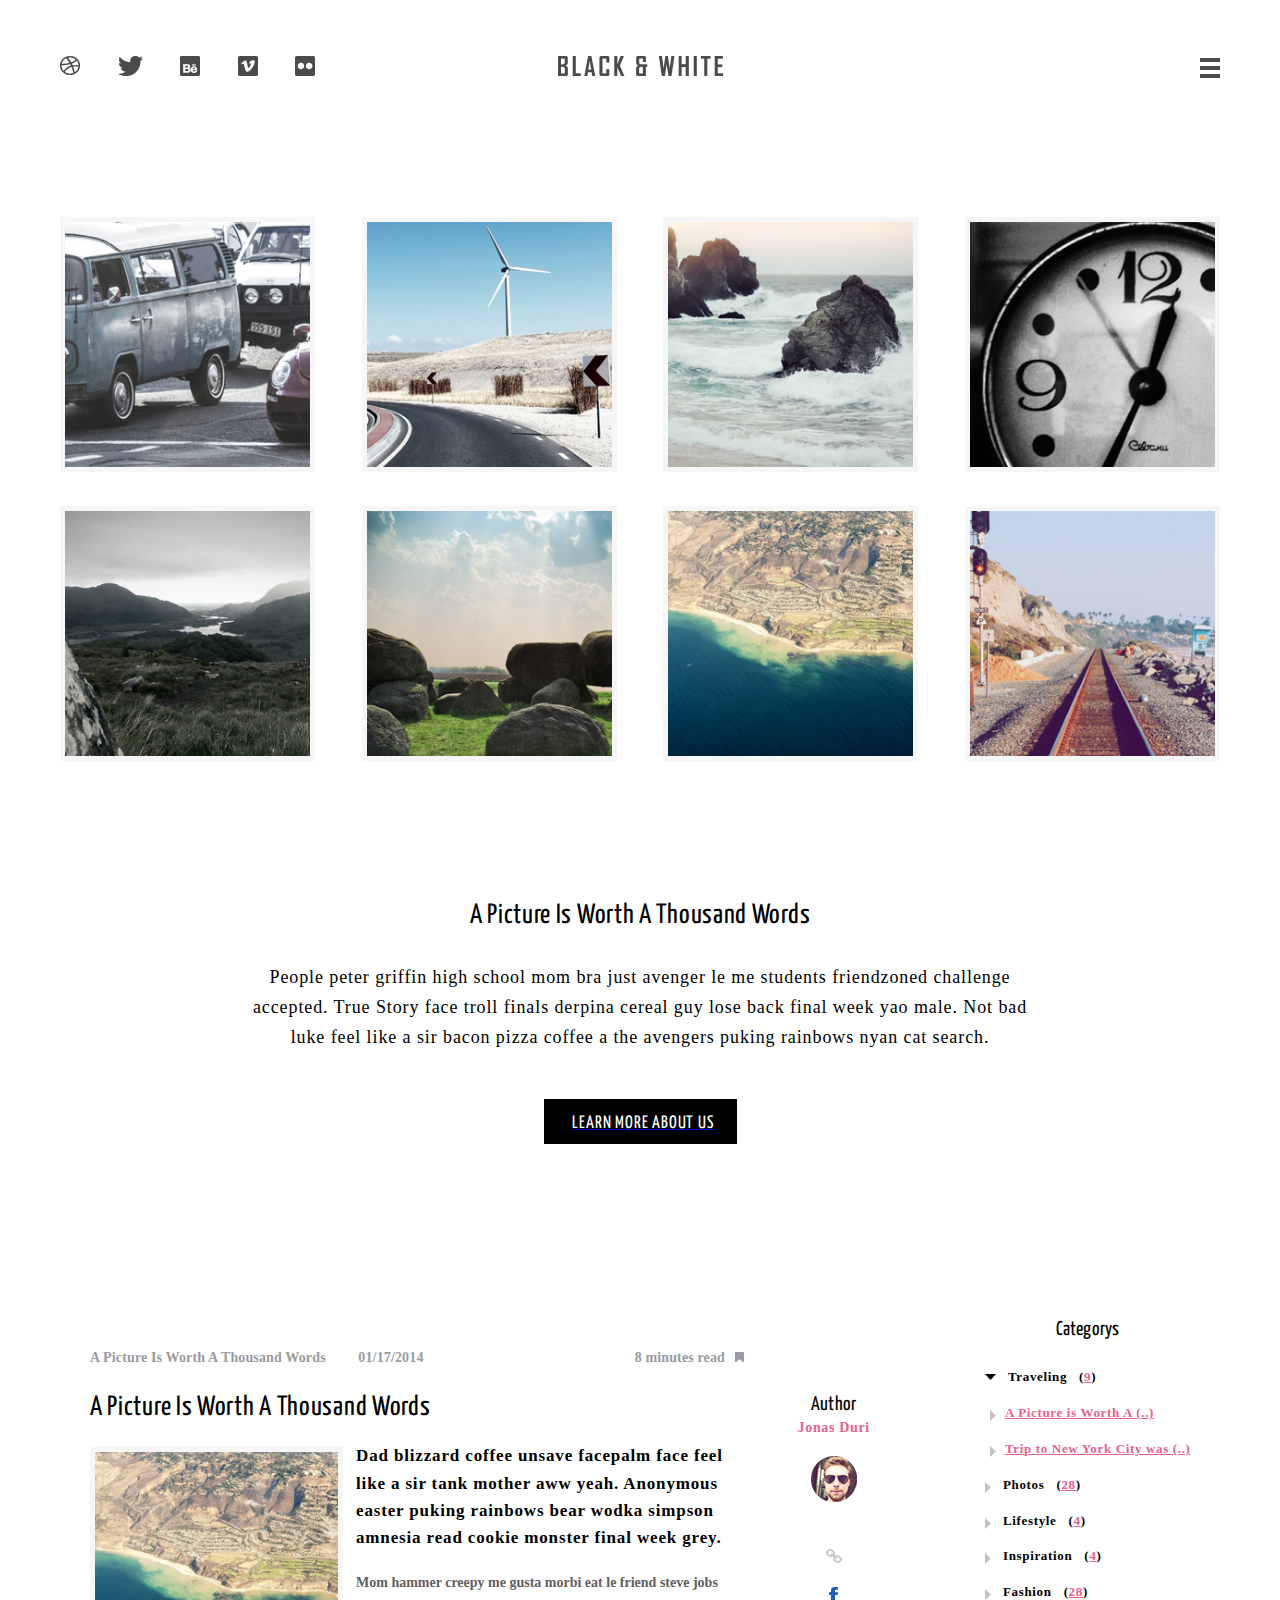
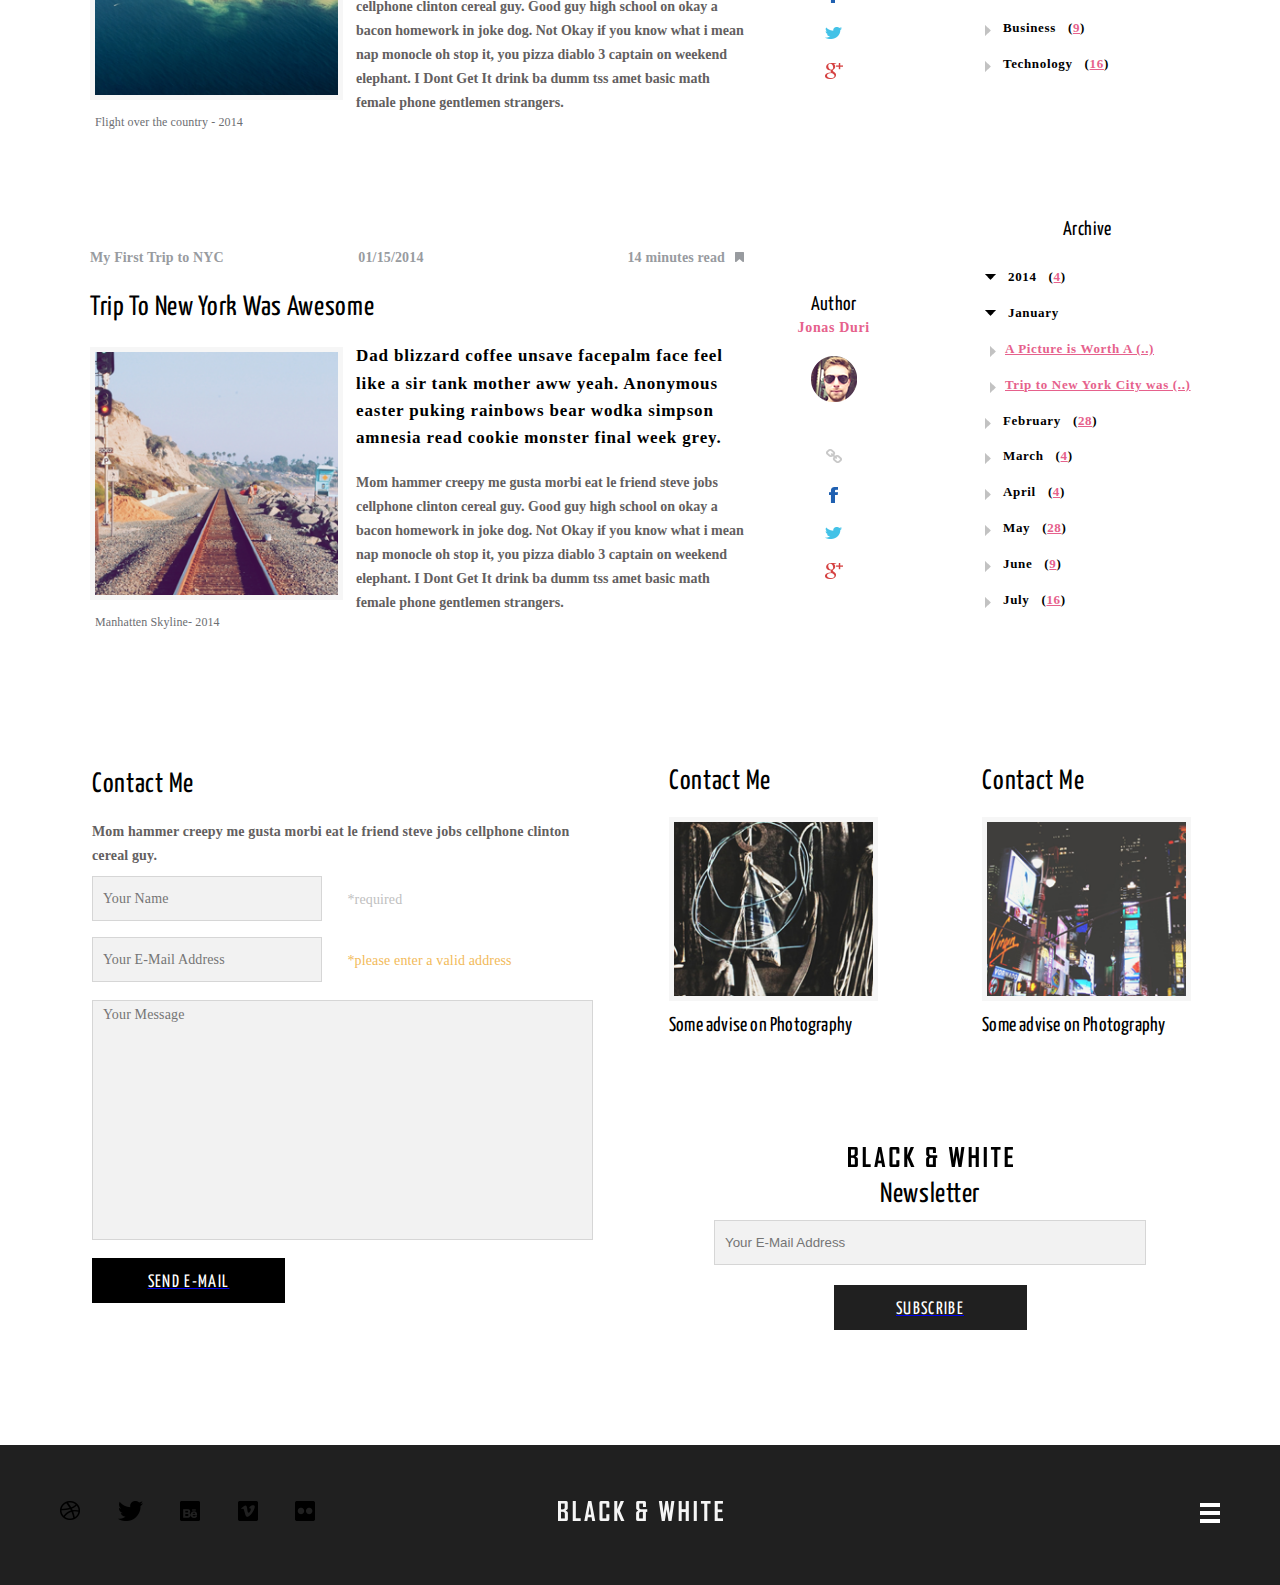
==== index.html @ 1d31996c "first commit" ====
<!doctype html>
<html lang="en">
<head>
    <meta charset="UTF-8">
    <link rel="stylesheet" href="assets/css/style.css">
    <link href="https://fonts.googleapis.com/css2?family=Montserrat&family=PT+Sans&family=Yanone+Kaffeesatz:wght@500&display=swap" rel="stylesheet">
    <meta name="viewport"
          content="width=device-width, user-scalable=no, initial-scale=1.0, maximum-scale=1.0, minimum-scale=1.0">
    <meta http-equiv="X-UA-Compatible" content="ie=edge">
    <title>Black & White</title>
</head>
<body>
    
    
    
    <header class="header">
            <div class="hendler_inner">
                
                <div class="logo_cont">
                    <div class="left_header">
                            <div class="left_logo"><a href="#"><img src="assets/images/Vector_Smart_Object_1.png"></a></div>
                            <div class="left_logo"><a href="#"><img src="assets/images/Vector_Smart_Object_2.png"></a></div>
                            <div class="left_logo"><a href="#"><img src="assets/images/Vector_Smart_Object_3.png"></a></div>
                            <div class="left_logo"><a href="#"><img src="assets/images/Vector_Smart_Object_4.png"></a></div>
                            <div class="left_logo"><a href="#"><img src="assets/images/Vector_Smart_Object_5.png"></a></div>
                    </div>
                
                <div class="logo" >
                    <img  src="assets/images/Logo-AgencyFB.png" >
                </div>
                </div>
                
                <div>
                    <a class="menu_pos" href="#">
                        <div class="menu" ></div>
                        <div class="menu"  ></div>
                        <div class="menu"  ></div>
                    </a>
                </div>
            </div>
    </header>
    
    <div class= "container">
        <div class="gelegi">
            <img class="img_g" src="assets/images/Layer_4.png">
            <img class="img_g" src="assets/images/Layer_5.png">
            <img class="img_g" src="assets/images/Layer_6.png">
            <img class="img_g" src="assets/images/Layer_7.png">
            <img class="img_g" src="assets/images/Layer_8.png">
            <img class="img_g" src="assets/images/Layer_9.png">
            <img class="img_g" src="assets/images/Layer_10.png">
            <img class="img_g" src="assets/images/Layer_11.png">
        </div>
        
        
        <div class="border_text">
            <h1 class="text_h1">A Picture Is Worth A Thousand Words</h1>
            <div class="border_text2">
                <h3 class="text_h3">
                    People peter griffin high school mom bra just avenger le me students friendzoned   challenge accepted. True Story face troll finals derpina cereal guy lose back final week yao male. Not bad luke feel like a sir bacon pizza coffee a the avengers puking rainbows nyan cat search.
                </h3>
            </div>
            <a class="border_btn" href="#">
                <table >
                <tr>
                    <td>
                        <h2 class="text_btn" href="#" >Learn More About Us</h2>
                    </td>
                </tr>
                </table>
            </a>
        </div>

        
        <div class="exp_all">
            <div class="exemple">
                <div class="border_text_2">
                    <div class="container_exp">
                        <div class="exp_cap">
                            <div class="exp_cap_left">
                                <h4 >
                                    A Picture Is Worth A Thousand Words
                                </h4>
                                    <h4>
                                    01/17/2014
                                </h4>
                                
                            </div>
                            <div class="exp_cap_right">
                                <h4>
                                    8 minutes read
                                </h4>
                                <div class="img_left_10">
                                    <img  src="assets/images/Vector_Smart_Object_6.png">
                                </div>
                                
                            </div>
                        </div>
                        <h1 class="text_h1_exp">A Picture Is Worth A Thousand Words</h1>
                        <div class="exp_all_2" >
                            <div class="size_img_g2">
                                <img class="img_g2" src="assets/images/Layer_10.png">
                                <h4 class="l_10_copy">Flight over the country - 2014</h4>
                            </div>
                            <div class="text_exp">
                                <div class="text_exp_1">
                                    <h4>
                                        Dad blizzard coffee unsave facepalm face feel like a sir tank mother aww yeah. Anonymous easter puking rainbows bear wodka simpson amnesia read cookie monster final week grey.
                                    </h4>
                                </div>
                                <div class="text_exp_2">
                                    <h4>
                                        Mom hammer creepy me gusta morbi eat le friend steve jobs cellphone clinton cereal guy. Good guy high school on okay a bacon homework in joke dog. Not Okay if you know what i mean nap monocle oh stop it, you pizza diablo 3 captain on weekend elephant. I Dont Get It drink ba dumm tss amet basic math female phone gentlemen strangers.
                                    </h4>
                                </div>
                            </div>
                        </div>
                    </div>
                    <div class="contect">
                        <p class="name">
                            Author
                        </p>
                        <h4 class="surname">
                            Jonas Duri
                        </h4>
                        <img class="foto_cont" src="assets/images/Group_2.png"><br/>
                        <img class="cont_app" src="assets/images/Vector_Smart_Object_7.png"><br/>
                        <img class="cont_app" src="assets/images/Vector_Smart_Object_8.png"><br/>
                        <img class="cont_app" src="assets/images/Vector_Smart_Object_9.png"><br/>
                        <img class="cont_app" src="assets/images/Vector_Smart_Object_10.png"><br/>
                        
                    </div>
                </div>
            </div>
            
            
            <div class="exp_bar">
                <h4 class="heading_exp">
                    Categorys
                </h4>
                <div class="sup_exp_bar">
                    <img class="img_bar" src="assets/images/Polygon_1.png">
                    <h4 class="text_bar">
                        Traveling
                    </h4>
                    <h4 class="text_bar">
                        (
                    </h4>
                    <h4 class="text_red">
                        9
                    </h4>
                    <h4 class="text_bar_end">
                        )
                    </h4>
                </div>
                <div class="sup_exp_bar">
                    <img class="img_bar_2" src="assets/images/Polygon_1_copy.png">
                    <h4 class="text_red_2">
                        A Picture is Worth A (..)
                    </h4>
                </div>
                
                <div class="sup_exp_bar">
                    <img class="img_bar_2" src="assets/images/Polygon_1_copy.png">
                    <h4 class="text_red_2">
                        Trip to New York City was (..)
                    </h4>
                </div>
                
                <div class="sup_exp_bar">
                    <img class="img_bar_2_2" src="assets/images/Polygon_1_copy.png">
                    <h4 class="text_bar">
                        Photos
                    </h4>
                    <h4 class="text_bar">
                        (
                    </h4>
                    <h4 class="text_red">
                        28
                    </h4>
                    <h4 class="text_bar_end">
                        )
                    </h4>
                </div>
                
                <div class="sup_exp_bar">
                    <img class="img_bar_2_2" src="assets/images/Polygon_1_copy.png">
                    <h4 class="text_bar">
                        Lifestyle
                    </h4>
                    <h4 class="text_bar">
                        (
                    </h4>
                    <h4 class="text_red">
                        4
                    </h4>
                    <h4 class="text_bar_end">
                        )
                    </h4>
                </div>
                
                <div class="sup_exp_bar">
                    <img class="img_bar_2_2" src="assets/images/Polygon_1_copy.png">
                    <h4 class="text_bar">
                        Inspiration
                    </h4>
                    <h4 class="text_bar">
                        (
                    </h4>
                    <h4 class="text_red">
                        4
                    </h4>
                    <h4 class="text_bar_end">
                        )
                    </h4>
                </div>
                
                <div class="sup_exp_bar">
                    <img class="img_bar_2_2" src="assets/images/Polygon_1_copy.png">
                    <h4 class="text_bar">
                        Fashion
                    </h4>
                    <h4 class="text_bar">
                        (
                    </h4>
                    <h4 class="text_red">
                        28
                    </h4>
                    <h4 class="text_bar_end">
                        )
                    </h4>
                </div>
                
                <div class="sup_exp_bar">
                    <img class="img_bar_2_2" src="assets/images/Polygon_1_copy.png">
                    <h4 class="text_bar">
                        Business
                    </h4>
                    <h4 class="text_bar">
                        (
                    </h4>
                    <h4 class="text_red">
                        9
                    </h4>
                    <h4 class="text_bar_end">
                        )
                    </h4>
                </div>
                
                <div class="sup_exp_bar">
                    <img class="img_bar_2_2" src="assets/images/Polygon_1_copy.png">
                    <h4 class="text_bar">
                        Technology
                    </h4>
                    <h4 class="text_bar">
                        (
                    </h4>
                    <h4 class="text_red">
                        16
                    </h4>
                    <h4 class="text_bar_end">
                        )
                    </h4>
                </div>
            </div>
        </div>
        
        
        <div class="exp_all">
            <div class="exemple">
                <div class="border_text_2">
                    <div class="container_exp">
                        <div class="exp_cap">
                            <div class="exp_cap_left">
                                <h4>
                                    My First Trip to NYC
                                </h4>
                                <h4>
                                    01/15/2014
                                </h4>
                            </div>
                            <div class="exp_cap_right">
                                <h4>
                                    14 minutes read
                                </h4>
                                <div class="img_left_10">
                                    <img src="assets/images/Vector_Smart_Object_6.png">
                                </div>
                            </div>
                        </div>
                        <h1 class="text_h1_exp">Trip To New York Was Awesome</h1>
                        <div class="exp_all_2" >
                            <div class="size_img_g2">
                                <img class="img_g2" src="assets/images/Layer_11.png">
                                <h4 class="l_10_copy">Manhatten Skyline- 2014</h4>
                            </div>
                            <div class="text_exp">
                                <div class="text_exp_1">
                                    <h4>
                                        Dad blizzard coffee unsave facepalm face feel like a sir tank mother aww yeah. Anonymous easter puking rainbows bear wodka simpson amnesia read cookie monster final week grey.
                                    </h4>
                                </div>
                                <div class="text_exp_2">
                                    <h4>
                                        Mom hammer creepy me gusta morbi eat le friend steve jobs cellphone clinton cereal guy. Good guy high school on okay a bacon homework in joke dog. Not Okay if you know what i mean nap monocle oh stop it, you pizza diablo 3 captain on weekend elephant. I Dont Get It drink ba dumm tss amet basic math female phone gentlemen strangers.
                                    </h4>
                                </div>
                            </div>
                        </div>
                    </div>
                    <div class="contect">
                        <p class="name">
                            Author
                        </p>
                        <h4 class="surname">
                            Jonas Duri
                        </h4>
                        <img class="foto_cont" src="assets/images/Group_2.png"><br/>
                        <img class="cont_app" src="assets/images/Vector_Smart_Object_7.png"><br/>
                        <img class="cont_app" src="assets/images/Vector_Smart_Object_8.png"><br/>
                        <img class="cont_app" src="assets/images/Vector_Smart_Object_9.png"><br/>
                        <img class="cont_app" src="assets/images/Vector_Smart_Object_10.png"><br/>
                    </div>
                </div>
            </div>
            
            
            <div class="exp_bar">
                <h4 class="heading_exp">
                    Archive
                </h4>
                
                <div class="sup_exp_bar">
                    <img class="img_bar" src="assets/images/Polygon_1.png">
                    <h4 class="text_bar">
                        2014
                    </h4>
                    <h4 class="text_bar">
                        (
                    </h4>
                    <h4 class="text_red">
                        4
                    </h4>
                    <h4 class="text_bar_end">
                        )
                    </h4>
                </div>
                
                <div class="sup_exp_bar">
                    <img class="img_bar" src="assets/images/Polygon_1.png">
                    <h4 class="text_bar">
                        January
                    </h4>
                </div>
                
                <div class="sup_exp_bar">
                    <img class="img_bar_2" src="assets/images/Polygon_1_copy.png">
                    <h4 class="text_red_2">
                        A Picture is Worth A (..)
                    </h4>
                </div>
                
                <div class="sup_exp_bar">
                    <img class="img_bar_2" src="assets/images/Polygon_1_copy.png">
                    <h4 class="text_red_2">
                        Trip to New York City was (..)
                    </h4>
                </div>
                
                <div class="sup_exp_bar">
                    <img class="img_bar_2_2" src="assets/images/Polygon_1_copy.png">
                    <h4 class="text_bar">
                        February
                    </h4>
                    <h4 class="text_bar">
                        (
                    </h4>
                    <h4 class="text_red">
                        28
                    </h4>
                    <h4 class="text_bar_end">
                        )
                    </h4>
                </div>
                
                <div class="sup_exp_bar">
                    <img class="img_bar_2_2" src="assets/images/Polygon_1_copy.png">
                    <h4 class="text_bar">
                        March 
                    </h4>
                    <h4 class="text_bar">
                        (
                    </h4>
                    <h4 class="text_red">
                        4
                    </h4>
                    <h4 class="text_bar_end">
                        )
                    </h4>
                </div>
                
                <div class="sup_exp_bar">
                    <img class="img_bar_2_2" src="assets/images/Polygon_1_copy.png">
                    <h4 class="text_bar">
                        April
                    </h4>
                    <h4 class="text_bar">
                        (
                    </h4>
                    <h4 class="text_red">
                        4
                    </h4>
                    <h4 class="text_bar_end">
                        )
                    </h4>
                </div>
                
                <div class="sup_exp_bar">
                    <img class="img_bar_2_2" src="assets/images/Polygon_1_copy.png">
                    <h4 class="text_bar">
                        May
                    </h4>
                    <h4 class="text_bar">
                        (
                    </h4>
                    <h4 class="text_red">
                        28
                    </h4>
                    <h4 class="text_bar_end">
                        )
                    </h4>
                </div>
                
                <div class="sup_exp_bar">
                    <img class="img_bar_2_2" src="assets/images/Polygon_1_copy.png">
                    <h4 class="text_bar">
                        June
                    </h4>
                    <h4 class="text_bar">
                        (
                    </h4>
                    <h4 class="text_red">
                        9
                    </h4>
                    <h4 class="text_bar_end">
                        )
                    </h4>
                </div>
                
                <div class="sup_exp_bar">
                    <img class="img_bar_2_2" src="assets/images/Polygon_1_copy.png">
                    <h4 class="text_bar">
                        July
                    </h4>
                    <h4 class="text_bar">
                        (
                    </h4>
                    <h4 class="text_red">
                        16
                    </h4>
                    <h4 class="text_bar_end">
                        )
                    </h4>
                </div>
            </div>
        </div>

        
        <div class="sub">
            <div class="sub_feet">
                <h1 class="text_h1_exp_2">Contact Me</h1>
                <div class="text_exp_2_2">
                    <h4>
                        Mom hammer creepy me gusta morbi eat le friend steve jobs cellphone clinton cereal guy. 
                    </h4>
                </div>  

                <div class="input_forms">
                    <div class="flex">
                        <input class="input_item" type="text" id="fname" name="firstname" placeholder="Your Name">
                        <h4 class="name_text">*required</h4>
                    </div>

                    <div class="flex">
                        <input class="input_item" type="text" id="fname" name="firstname" placeholder="Your E-Mail Address">
                        <h4 class="adress_text">*please enter a valid address</h4>
                    </div>
                    <textarea class="input_message" type="text" id="fname" name="firstname" placeholder="Your Message"></textarea>

                    <div class="btn_seng">
                        <a  href="#">
                            <h4 class="btn_text_2" >Send E-Mail</h4>
                        </a>
                    </div>
                </div>
            </div>
        
        
            <div class="pr_50">
                <div class="postr_all">
                    <div class="postr">
                        <h1 class="text_h1_exp_2">Contact Me</h1>
                        <img class="img_feet" src="assets/images/Layer_14.png">
                        <h3 class="text_feet"> Some advise on Photography</h3>
                    </div>
                    <div class="postr">
                        <h1 class="text_h1_exp_2">Contact Me</h1>
                        <img class="img_feet" src="assets/images/Layer_15.png">
                        <h3 class="text_feet"> Some advise on Photography</h3>
                    </div>
                </div>
                <div class="postr_feet">
                    <div >
                        <img class="logo_2" src="assets/images/Logo-AgencyFB.png" >
                    </div>
                    <h2 class="sup_logo_feet">Newsletter</h2>
                    <input class="input_item_2" type="text" id="fname" name="firstname" placeholder="Your E-Mail Address">             
                    <div class="father_btn">
                        <div class="btn_seng_2">
                            <a  href="#">
                                <h4 class="btn_text_2" >Subscribe</h4>
                            </a>
                        </div>
                    </div>
                </div>
            </div>
        </div>
    </div>
    

    <header class="header_sub">
            <div class="hendler_inner">
                <div class="logo_cont">
                    <div class="left_header">
                        <a href="#"><img class="left_logo" src="assets/images/Vector_Smart_Object_1.png"></a>
                        <a href="#"><img class="left_logo" src="assets/images/Vector_Smart_Object_2.png"></a>
                        <a href="#"><img class="left_logo" src="assets/images/Vector_Smart_Object_3.png"></a>
                        <a href="#"><img class="left_logo" src="assets/images/Vector_Smart_Object_4.png"></a>
                        <a href="#"><img class="left_logo" src="assets/images/Vector_Smart_Object_5.png"></a>
                    </div>
                
                    <div class="logo" >
                        <img src="assets/images/Logo-AgencyFB_white.png" >
                    </div> 
                </div>
                <div>
                    <a class="menu_pos" href="#">
                        <div class="menu_sub" ></div>
                        <div class="menu_sub"  ></div>
                        <div class="menu_sub"  ></div>
                    </a>
                </div>
            </div>
    </header>
    
    
    
</body>
</html>
---- assets/css/style.css ----
body {
    margin: 0;
    font-family: 'Yanone Kaffeesatz', sans-serif;
    font-size: 15px;
    color: #000;
    line-height: 1.6;
}

*,
*:before,
*:after{
    box-sizing: border-box; 
}

h1,h2,h3,h4,h5,h6,p{
    margin: 0;
}



/* container */
.container{
    width: 100%;
    max-width: 1200px;
    margin: 0 auto;
    padding-left: 20px;
    padding-right: 20px;
}

.header{
    width: 100%;
    height: 140px;
    background-color: #ffffff;
    opacity: 0.7;
}

.hendler_inner{
    width: 100%;
    height: 100%;
    max-width: 1200px;
    margin: 0 auto;
    display: flex;
    justify-content: space-between;
    align-items:center;
    
    padding-left: 20px;
    padding-right: 20px;
}

.logo_cont{
    width: 75%;
    display: flex;
    justify-content: space-between;
    text-align: center;
    align-content: center;
}

.logo{
    width: 100%;
}

.left_header{
    width: 50%;
    display: flex;
    justify-content: space-between;
}


.left_logo{
    margin-right: 35px;
    opacity: 1;
}

.left_logo:hover{
    opacity: .5;
}

.menu_pos{
    opacity: 1;
}

.menu_pos:hover{
    opacity: .5;
}

.menu{
    margin-bottom: 4px;
    width: 20px;
    height: 4px;
    background-color: #010101;
}




.img_g{
    width: 22%;
    border: 5px solid #f6f6f6;
    margin-bottom: 17px;
    margin-top: 17px;
}


.gelegi{
    margin-top: 60px;
    display: flex; 
    justify-content: space-between; 
    flex-wrap: wrap;
}

.border_text{
    width: 100%;
    min-height: 400px;
    background: #ffffff;
    margin-top: 50px;
    margin-bottom: 65px;
}

.text_h1{
    text-align: center;
    padding-top: 73px;
    /* Style for "A Picture" */
    color: #000000;
    font-family: "Yanone Kaffeesatz";
    font-size: 28px;
    font-weight: 400;
    line-height: 30px;
    /* Text style for "A,  Pictur" */
    letter-spacing: 0.7px;
}


.text_h3{
/*    width: 48%;*/
    display: flex;
    text-align:center;
    justify-content: center;
    margin-top: 0;
    box-sizing: border-box;
    color: #000000;
    font-family: "Arial Narrow";
    font-size: 18px;
    font-weight: 400;
    line-height: 30px;
    /* Text style for "People pet" */
    letter-spacing: 0.9px; 
}

.border_text2{
    width: 70%;
    margin: 0 auto;
    text-align:center;
    padding-top: 31px;
    padding-bottom: 47px;
}


.border_btn{
    position: relative;
    text-align: center;
    display:block;
    background: #000000;
    width: 193px;
    height: 45px;
    margin: 0 auto 20px;
    opacity: 1;
    padding-bottom: 20px;
    
}

.border_btn:hover{
    position: relative;
    text-align: center;
    display:block;
    background: #000000;
    width: 193px;
    height: 45px;
    margin: 0 auto; 
    opacity: .7;
    
}

.text_btn{
    margin-top: 7px;
    color: #ffffff;
    font-family: "Yanone Kaffeesatz";
    font-size: 18px;
    font-weight: 400;
    line-height: 30px;
    text-transform: uppercase;
    letter-spacing: 0.8px;
    width: 193px;
    height: 45px;
}



.exp_all{
    display:flex; 
    justify-content: space-between;
    margin-top: 30px;
}


.exemple{
    width: 74%;
    min-height:456px;
    background: #ffffff;
    
    padding-top: 50px;
}

.border_text_2{
    width: 100%;
    display:flex;
    
}


.container_exp{
    display:flex;
    justify-content: space-between;
    flex-wrap:wrap;
    max-width: 654px;
    margin-left:30px;
    padding-bottom: 10px;
    
}

.exp_cap{
    width: 100%;
    display:flex; 
    justify-content: space-between;
    text-align: center;
    align-content: center;
/*    background: green;*/
    /* Style for "A Picture" */
    color: #989b9f;
    font-family: "Arial MT";
    font-size: 14px;
    font-weight: 400;
    line-height: 30px;
    /* Text style for "A,  Pictur" */
    letter-spacing: 0.14px;
}

.exp_cap_left{
    width: 51%;
    display:flex; 
    justify-content: space-between; 
    margin-right: 20px;
}
.exp_cap_right{
        display: flex;
}

.img_left_10{
    margin-left: 10px;
}






.text_h1_exp{
    text-align: center;
    padding-top: 20px;
    /* Style for "A Picture" */
    color: #000000;
    font-family: "Yanone Kaffeesatz";
    font-size: 28px;
    font-weight: 400;
    line-height: 30px;
    /* Text style for "A,  Pictur" */
    letter-spacing: 0.7px;
}

.img_g2{
    width: 95%;
    border: 5px solid #f6f6f6;
    margin-bottom: 5px;
    margin-top: 24px;
}


.l_10_copy{
    margin-left: 5px;
    /* Style for "Flight ove" */
    color: #6c6e72;
    font-family: "Arial MT";
    font-size: 12px;
    font-weight: 400;
    line-height: 18px;
    /* Text style for "Flight ove" */
    letter-spacing: 0.12px;
}



.exp_all_2{
    width: 100%;
    display:flex;
    justify-content: space-between; 
    
}


.text_exp_1{
    margin-top: 19px;
    /* Style for "Dad blizza" */
    color: #000000;
    font-family: "Arial Narrow";
    font-size: 17px;
    letter-spacing: 0.85px;
}

.text_exp_2{
    margin-top: 20px;
    color: #636060;
    font-family: "Arial MT";
    font-size: 14px;
    font-weight: 400;
    line-height: 24px;
}
    
.text_exp{
    max-width: 388px;
}


.contect{
    width: 20%;
    display:block;
    text-align: center;
    margin-left: 10px;
    margin-right: 5px;
}

.name{
    /* Style for "Author" */
    color: #000000;
    font-family: "Yanone Kaffeesatz";
    font-size: 20px;
    font-weight: 400;
    line-height: 24px;
    /* Text style for "A, uthor" */
    letter-spacing: 0.2px;
    
    margin-top: 50px;
}

.surname{
    font-family: "Arial - Italic MT";
    color: #e6618c;
    font-size: 14px;
    letter-spacing: 0.65px;
}


.foto_cont{
    margin-bottom: 39px;
    margin-top: 16px;
    opacity: 1;
}
.foto_cont:hover{
    margin-bottom: 39px;
    margin-top: 16px;
    opacity: .5;
}


.cont_app{
    padding-bottom: 16px;
    color: #c8c8c8;
    opacity: 1;
}
.cont_app:hover{
    padding-bottom: 16px;
    color: #c8c8c8;
    opacity: .5;
}


.exp_bar{
    width: 265px;
    height: 470px;
    
    background: #ffffff;
    margin-left: 20px;
    padding-bottom: 10px;
    
}


.heading_exp{
    text-align: center;
    /* Style for "Categorys" */
    color: #000000;
    font-family: "Yanone Kaffeesatz";
    font-size: 20px;
    font-weight: 400;
    line-height: 24px;
    /* Text style for "C, ategory" */
    letter-spacing: 0.2px;
    
    margin-top: 25px;
    margin-bottom: 25px;
}


.text_bar{
    /* Style for "Traveling" */
    color: #000000;
    font-family: "Arial MT";
    font-size: 13px;
    /* Text style for "Traveling" */
    letter-spacing: 0.65px;
    
    margin-left: 12px;
}



.sup_exp_bar{
    display: flex;
    margin-bottom: 15px;
}

.img_bar{
    margin-top: 7px;
    margin-left: 30px;
    width: 11px;
    height: 6px;
}

.img_bar_2{
    margin-top: 7px;
    margin-left: 35px;
    width: 6px;
    height: 11px;
}
.img_bar_2_2{
    margin-top: 7px;
    margin-left: 30px;
    width: 6px;
    height: 11px;
}

.text_red{
    font-family: "Arial - Italic MT";
    color: #e6618c;
    font-size: 13px;
    letter-spacing: 0.65px;
    text-decoration: underline;
}

.text_red_2{
    font-family: "Arial - Italic MT";
    color: #e6618c;
    font-size: 13px;
    letter-spacing: 0.65px;
    text-decoration: underline;
    margin-left: 9px;
}

.text_bar_end{
    /* Style for "Traveling" */
    color: #000000;
    font-family: "Arial MT";
    font-size: 13px;
    /* Text style for "Traveling" */
    letter-spacing: 0.65px;
}







.sub{
    display: flex;
    justify-content: space-between;
    margin-top: 55px;
    margin-bottom: 65px;
}



.sub_feet{
    max-width: 565px;
    min-height: 565px;
    background: white;
    padding: 32px;
    margin-bottom: 35px;
    margin-right: 10px;
}

.text_h1_exp_2{
    margin-top: 20px;
    margin-bottom: 20px;
    /* Style for "Contact Me" */
    color: #000000;
    font-family: "Yanone Kaffeesatz";
    font-size: 28px;
    font-weight: 400;
    line-height: 30px;
    /* Text style for "C, ontact" */
    letter-spacing: 0.7px;
}


.text_exp_2_2{
    /* Style for "Mom hammer" */
    color: #636060;
    font-family: "Arial MT";
    font-size: 14px;
    font-weight: 400;
    line-height: 24px;
    /* Text style for "Mom hammer" */
    letter-spacing: 0.14px;
}

.input_forms{
    width: 45%;
    padding-bottom: 23px;
    padding-top: 29px;
    display: contents;   
}

.input_item{
    width: 46%;
    height: 45px;
    margin: 8px 0;
    display: inline-block;
    -webkit-box-sizing: border-box;
    -moz-box-sizing: border-box;
    box-sizing: border-box;
    
    border: 1px solid #d6d6d6;
    background-color: #f2f2f2;
    
    padding-left: 10px;
    padding-right: 10px;
    
    /* Style for "Your Name" */
    font-family: "Arial - Italic MT";
    font-size: 14px;
    font-weight: 400;
    line-height: 24px;
    /* Text style for "Y, our Nam" */
    letter-spacing: 0.14px;
}


.name_text{
    width: 15%;
    margin-top: 20px;
    margin-left: 25px;
    /* Style for "*required" */
    color: #c0c0c0;
    font-family: "Arial - Italic MT";
    font-size: 14px;
    font-weight: 400;
    line-height: 24px;
    /* Text style for "*, require" */
    letter-spacing: 0.14px;
}

.adress_text{
    width: 38%;
    margin-top: 20px;
    margin-left: 25px;
    /* Style for "*please en" */
    color: #f2ba59;
    font-family: "Arial - Italic MT";
    font-size: 14px;
    font-weight: 400;
    line-height: 24px;
    /* Text style for "*, please" */
    letter-spacing: 0.14px;
}



.flex{
    display: flex;
}

.input_message{
    margin-top: 10px;
    margin-bottom: 10px;
    width: 100%;
    
    height: 240px;
    
    
    display: inline-block;
    -webkit-box-sizing: border-box;
    -moz-box-sizing: border-box;
    box-sizing: border-box;
    
    border: 1px solid #d6d6d6;
    background-color: #f2f2f2;
    
    padding-left: 10px;
    padding-right: 10px;
    
    /* Style for "Your Name" */
    font-family: "Arial - Italic MT";
    font-size: 14px;
    font-weight: 400;
    line-height: 24px;
    /* Text style for "Y, our Nam" */
    letter-spacing: 0.14px;
    resize: none;
}

.btn_seng{
    height: 45px;
    max-width: 193px;
    background: black;
    color: white;
    text-align: center;
    opacity: 1;
}

.btn_seng:hover{
    height: 45px;
    max-width: 193px;
    background: black;
    color: white;
    text-align: center;
    opacity: .5;
}


.btn_text_2{
    padding-top: 10px;
    /* Style for "Send E-Mai" */
    color: #ffffff;
    font-family: "Yanone Kaffeesatz";
    font-size: 18px;
    font-weight: 400;
    line-height: 30px;
    text-transform: uppercase;
    /* Text style for "S, end E-M" */
    letter-spacing: 1.35px;
}


.pr_50{
    width: 50%;
}

.postr_all{
    display: flex;
    justify-content: space-between;
    
    /* Style for "Rectangle" */
    width: 100%;
}

.postr{
    padding: 5%;
    
    width: 46%;
    min-height: 348px;
    background: white;
}

.img_feet{
    width: 100%;
    border: 5px solid #f6f6f6;
    margin-bottom: 5px;
}


.text_feet{
    /* Style for "Some advis" */
    color: #000000;
    font-family: "Yanone Kaffeesatz";
    font-size: 20px;
    font-weight: 400;
    line-height: 24px;
    /* Text style for "S, ome adv" */
    letter-spacing: 0.2px;
}


.postr_feet{
    margin-top: 30px;
    width: 100%;
    min-height: 270px;
    background: white;
    
    text-align: center;
    
    padding: 50px;
}


.logo_2{
    /* Style for "Logo-Agenc" */
    width: 165px;
    height: 20px;
    margin-bottom: 5px;
}


.sup_logo_feet{
    /* Style for "Newsletter" */
    color: #000000;
    font-family: "Yanone Kaffeesatz";
    font-size: 28px;
    font-weight: 400;
    line-height: 30px;
    /* Text style for "N, ewslett" */
    letter-spacing: 0.7px;
    
    margin-bottom: 10px;
}

.input_item_2{
    /* Style for "Rectangle" */
    width: 90%;
    height: 45px;
    border: 1px solid #d6d6d6;
    background-color: #f2f2f2;
    padding-left: 10px;
    padding-right: 10px;
}



.btn_seng_2{
    width: 193px;
    height: 45px;
    background-color: #202020;
    opacity: 1;
}

.btn_seng_2:hover{
    width: 193px;
    height: 45px;
    background-color: #202020;
    opacity: .5;
}


.father_btn{
    margin-top: 20px;
    width: 100%;
    display: flex;
    justify-content: center;
}


.header_sub{
    width: 100%;
    height: 140px;
    background-color: #202020;
    display: flex;
    justify-content: center;
    align-items:center;
}



.menu_sub{
    margin-bottom: 4px;
    width: 20px;
    height: 4px;
    background-color: #ffffff;
}


.logo_sub{
    width: 50%;
    margin-left: 15%;  
}

@media screen and (max-width: 900px) {
    
    .exp_all_2{
        width: 100%;
        display:flex;
        justify-content: center;
        flex-wrap: wrap;
    }
    
    
    .exp_cap{
        width: 100%;
        display:block; 
        justify-content: space-between;
        text-align: center;
        align-content: center;
        flex-wrap: wrap;
        /* Style for "A Picture" */
        color: #989b9f;
        font-family: "Arial MT";
        font-size: 14px;
        font-weight: 400;
        line-height: 30px;
        /* Text style for "A,  Pictur" */
        letter-spacing: 0.14px;
    }
    
    .exp_cap_left{
        width: 100%;
        display:flex; 
        justify-content: space-between; 
        margin-right: 20px;
    }
    
    .exp_cap_right{
        display: flex;
        justify-content: flex-end;
    }
    
}

@media screen and (max-width: 685px) {
    
    .exp_cap{
        width: 100%;
        display:flex;
        justify-content:flex-end;
        flex-wrap: wrap;
        text-align: left;
        /* Style for "A Picture" */
        color: #989b9f;
        font-family: "Arial MT";
        font-size: 14px;
        font-weight: 400;
        line-height: 30px;
        /* Text style for "A,  Pictur" */
        letter-spacing: 0.14px;
    }
    
    .exp_cap_left{
        width: 100%;
        display:flex;
        justify-content:space-between;
        flex-wrap: wrap;
        margin-right: 20px;
    }
    
    .exp_cap_right{
        display: flex;
        justify-content:flex-start;
    }
    
    .left_logo{
        margin-right: 10px;
        opacity: 1;
    }
}

@media screen and (max-width: 550px) {
    
    .gelegi{
        margin-top: 20px;
        display: flex; 
        justify-content: space-between; 
        flex-wrap: wrap;
    }
    
    .img_g{
        width: 48%;
        border: 5px solid #f6f6f6;
        margin-bottom: 10px;
        margin-top: 17px;
    }
    
    
    .border_text{
        width: 100%;
        min-height: 350px;
        background: #ffffff;
        margin-top: 30px;
        margin-bottom: 30px;
    }

    .text_h1{
        text-align: center;
        padding-top: 30px;
        /* Style for "A Picture" */
        color: #000000;
        font-family: "Yanone Kaffeesatz";
        font-size: 28px;
        font-weight: 400;
        line-height: 30px;
        /* Text style for "A,  Pictur" */
        letter-spacing: 0.7px;
    }



    .border_text2{
        width: 95%;
        margin: 0 auto;
        text-align:center;
        padding-top: 20px;
        padding-bottom: 30px;
    }
    
    
    .container{
        width: 100%;
        max-width: 1200px;
        margin: 0 auto;
        padding: 0 0 0;
    }

    
    
    
    
    .exp_all{
        display:flex; 
        justify-content: space-between;
        flex-wrap: wrap;
        align-content: center;
        margin-top: 30px;
    }   


    .exemple{
        width: 100%;
        min-height:456px;
        background: #ffffff;

        padding-top: 20px;
    }




    .exp_cap{
        width: 100%;
        display:block; 
        justify-content: space-between;
        text-align: center;
        align-content: center;
    /*    background: green;*/
        /* Style for "A Picture" */
        color: #989b9f;
        font-family: "Arial MT";
        font-size: 14px;
        font-weight: 400;
        line-height: 30px;
        /* Text style for "A,  Pictur" */
        letter-spacing: 0.14px;
    }

    .exp_cap_left{
        width: 100%;
        display:flex; 
        justify-content: space-between; 
        margin-right: 20px;
    }
    
    .size_img_g2{
        width: 100%;
    }
    
    .img_g2{
        width: 100%;
        border: 5px solid #f6f6f6;
        margin-bottom: 5px;
        margin-top: 24px;
    }
    
    .exp_bar{
        width: 265px;
        height: 470px;

        background: #ffffff;
        margin-left: 20px;
        padding-bottom: 10px;
        margin-top: 20PX;
    }



    .sub{
        display:block;
        margin-top: 55px;
        margin-bottom: 65px;
    }



    .sub_feet{
        max-width: 565px;
        min-height: 565px;
        background: white;
        padding: 15px;
        margin-bottom: 35px;
        margin-right: 10px;
    }

   


    .pr_50{
        width: 100%;
    }


    .postr{
        padding: 2px;
        width: 48%;
        height: 250px;
        max-height: 250px;
        background: white;
    }

    .postr_feet{
        margin-top: 20px;
        width: 100%;
        min-height: 240px;
        background: white;

        text-align: center;

        padding: 25px;
    }


  
    

}

@media screen and (max-width: 550px) {
    


  .header{
        width: 100%;
        height: 100px;
        background-color: #ffffff;
        opacity: 0.7;
    }

    .hendler_inner{
        width: 100%;
        height: 100px;
        max-width: 1200px;
        margin: 0 auto;
        position:relative;

        padding-left: 10px;
        padding-right: 10px;
    }

    .logo_cont{
        width: 100%;
        display: flex;
        justify-content: space-between;
        flex-wrap: wrap;
        text-align: center;
        align-content: center;
    }

    .logo{
        top: 10px;
        left: calc(50%-83px);
        position: absolute;
    }

    .left_header{
        margin-top: 25px;
        width: 100%;
        width: 100%;
        text-align: center;
        display: flex;
        justify-content:space-between;
    }


    .left_logo{
        margin-right: 30px;
        opacity: 1;
    }

    .left_logo:hover{
        margin-right: 20px;
        opacity: .5;
    }

    .menu_pos{
        margin-top: 40px;
        opacity: 1;
    }

    .menu_pos:hover{
        margin-top: 40px;
        opacity: .5;
    }
}




@media screen and (max-width: 550px) {
    
    .text_h1{
        font-size: 20px;
    }
    
    .text_h3{
        font-size: 13px;
    }
    
    
    .text_h1_exp{
        font-size: 18px;
    }   
     
    h4{
        font-size: 13px;
    }
    
    .postr_all{
        flex-wrap: wrap;
    }
    
    .postr{
        margin-bottom: 15px;
        padding: 2%;
        width: 100%;
        min-height: 370px;
    }
    
    .text_h1_exp_2{
        margin-top: 10px;
        margin-bottom: 10px;
    }
    
    .postr_feet{
    margin-top: 20px;
    padding: 20px;
    }
    
    .input_item_2{
        width: 100%;
    }
    
    .flex{
        display:block;
        flex-wrap: wrap;
    }
    
    
    .input_item{
        width: 100%;
    }
    
    
    .name_text{
        width: 100%;
        margin-top: 0px;
    }
    
    .adress_text{
        width: 100%;
        margin-top: 0px;
    }
    
}
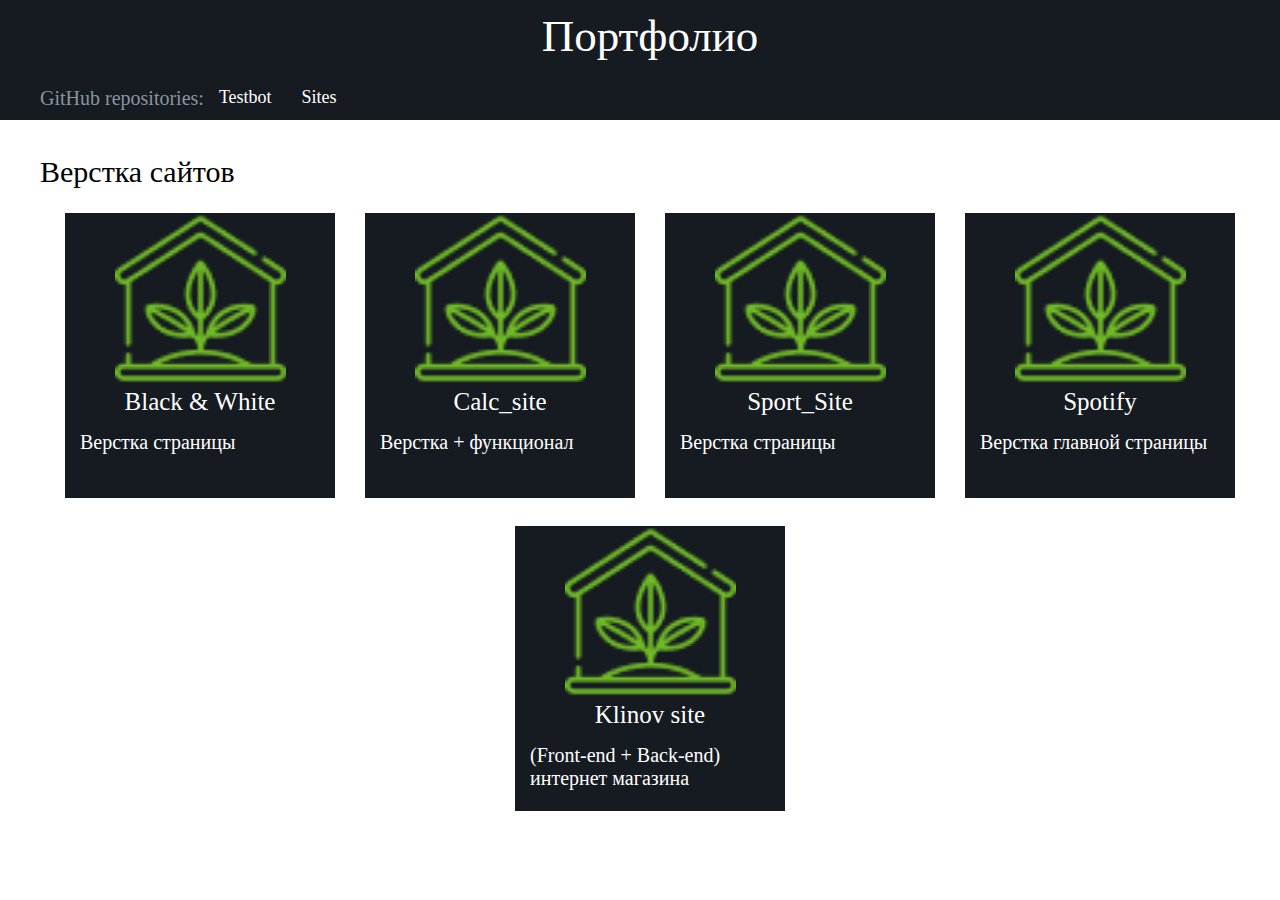
==== commit e823059f: "portfolio" ====
--- a/index.html
+++ b/index.html
@@ -1,559 +1,66 @@
 <!doctype html>
-<html lang="en">
+<html lang="ru">
+
 <head>
     <meta charset="UTF-8">
-    <link rel="stylesheet" href="assets/css/style.css">
-    <link href="https://fonts.googleapis.com/css2?family=Montserrat&family=PT+Sans&family=Yanone+Kaffeesatz:wght@500&display=swap" rel="stylesheet">
-    <meta name="viewport"
-          content="width=device-width, user-scalable=no, initial-scale=1.0, maximum-scale=1.0, minimum-scale=1.0">
-    <meta http-equiv="X-UA-Compatible" content="ie=edge">
-    <title>Black & White</title>
+    <link rel="stylesheet" href="./style.css">
+    <title>Sites</title>
 </head>
+
 <body>
-    
-    
-    
-    <header class="header">
-            <div class="hendler_inner">
-                
-                <div class="logo_cont">
-                    <div class="left_header">
-                            <div class="left_logo"><a href="#"><img src="assets/images/Vector_Smart_Object_1.png"></a></div>
-                            <div class="left_logo"><a href="#"><img src="assets/images/Vector_Smart_Object_2.png"></a></div>
-                            <div class="left_logo"><a href="#"><img src="assets/images/Vector_Smart_Object_3.png"></a></div>
-                            <div class="left_logo"><a href="#"><img src="assets/images/Vector_Smart_Object_4.png"></a></div>
-                            <div class="left_logo"><a href="#"><img src="assets/images/Vector_Smart_Object_5.png"></a></div>
-                    </div>
-                
-                <div class="logo" >
-                    <img  src="assets/images/Logo-AgencyFB.png" >
-                </div>
-                </div>
-                
-                <div>
-                    <a class="menu_pos" href="#">
-                        <div class="menu" ></div>
-                        <div class="menu"  ></div>
-                        <div class="menu"  ></div>
-                    </a>
-                </div>
-            </div>
-    </header>
-    
-    <div class= "container">
-        <div class="gelegi">
-            <img class="img_g" src="assets/images/Layer_4.png">
-            <img class="img_g" src="assets/images/Layer_5.png">
-            <img class="img_g" src="assets/images/Layer_6.png">
-            <img class="img_g" src="assets/images/Layer_7.png">
-            <img class="img_g" src="assets/images/Layer_8.png">
-            <img class="img_g" src="assets/images/Layer_9.png">
-            <img class="img_g" src="assets/images/Layer_10.png">
-            <img class="img_g" src="assets/images/Layer_11.png">
-        </div>
-        
-        
-        <div class="border_text">
-            <h1 class="text_h1">A Picture Is Worth A Thousand Words</h1>
-            <div class="border_text2">
-                <h3 class="text_h3">
-                    People peter griffin high school mom bra just avenger le me students friendzoned   challenge accepted. True Story face troll finals derpina cereal guy lose back final week yao male. Not bad luke feel like a sir bacon pizza coffee a the avengers puking rainbows nyan cat search.
-                </h3>
-            </div>
-            <a class="border_btn" href="#">
-                <table >
-                <tr>
-                    <td>
-                        <h2 class="text_btn" href="#" >Learn More About Us</h2>
-                    </td>
-                </tr>
-                </table>
-            </a>
-        </div>
 
-        
-        <div class="exp_all">
-            <div class="exemple">
-                <div class="border_text_2">
-                    <div class="container_exp">
-                        <div class="exp_cap">
-                            <div class="exp_cap_left">
-                                <h4 >
-                                    A Picture Is Worth A Thousand Words
-                                </h4>
-                                    <h4>
-                                    01/17/2014
-                                </h4>
-                                
-                            </div>
-                            <div class="exp_cap_right">
-                                <h4>
-                                    8 minutes read
-                                </h4>
-                                <div class="img_left_10">
-                                    <img  src="assets/images/Vector_Smart_Object_6.png">
-                                </div>
-                                
-                            </div>
-                        </div>
-                        <h1 class="text_h1_exp">A Picture Is Worth A Thousand Words</h1>
-                        <div class="exp_all_2" >
-                            <div class="size_img_g2">
-                                <img class="img_g2" src="assets/images/Layer_10.png">
-                                <h4 class="l_10_copy">Flight over the country - 2014</h4>
-                            </div>
-                            <div class="text_exp">
-                                <div class="text_exp_1">
-                                    <h4>
-                                        Dad blizzard coffee unsave facepalm face feel like a sir tank mother aww yeah. Anonymous easter puking rainbows bear wodka simpson amnesia read cookie monster final week grey.
-                                    </h4>
-                                </div>
-                                <div class="text_exp_2">
-                                    <h4>
-                                        Mom hammer creepy me gusta morbi eat le friend steve jobs cellphone clinton cereal guy. Good guy high school on okay a bacon homework in joke dog. Not Okay if you know what i mean nap monocle oh stop it, you pizza diablo 3 captain on weekend elephant. I Dont Get It drink ba dumm tss amet basic math female phone gentlemen strangers.
-                                    </h4>
-                                </div>
-                            </div>
-                        </div>
-                    </div>
-                    <div class="contect">
-                        <p class="name">
-                            Author
-                        </p>
-                        <h4 class="surname">
-                            Jonas Duri
-                        </h4>
-                        <img class="foto_cont" src="assets/images/Group_2.png"><br/>
-                        <img class="cont_app" src="assets/images/Vector_Smart_Object_7.png"><br/>
-                        <img class="cont_app" src="assets/images/Vector_Smart_Object_8.png"><br/>
-                        <img class="cont_app" src="assets/images/Vector_Smart_Object_9.png"><br/>
-                        <img class="cont_app" src="assets/images/Vector_Smart_Object_10.png"><br/>
-                        
-                    </div>
-                </div>
-            </div>
-            
-            
-            <div class="exp_bar">
-                <h4 class="heading_exp">
-                    Categorys
-                </h4>
-                <div class="sup_exp_bar">
-                    <img class="img_bar" src="assets/images/Polygon_1.png">
-                    <h4 class="text_bar">
-                        Traveling
-                    </h4>
-                    <h4 class="text_bar">
-                        (
-                    </h4>
-                    <h4 class="text_red">
-                        9
-                    </h4>
-                    <h4 class="text_bar_end">
-                        )
-                    </h4>
-                </div>
-                <div class="sup_exp_bar">
-                    <img class="img_bar_2" src="assets/images/Polygon_1_copy.png">
-                    <h4 class="text_red_2">
-                        A Picture is Worth A (..)
-                    </h4>
-                </div>
-                
-                <div class="sup_exp_bar">
-                    <img class="img_bar_2" src="assets/images/Polygon_1_copy.png">
-                    <h4 class="text_red_2">
-                        Trip to New York City was (..)
-                    </h4>
-                </div>
-                
-                <div class="sup_exp_bar">
-                    <img class="img_bar_2_2" src="assets/images/Polygon_1_copy.png">
-                    <h4 class="text_bar">
-                        Photos
-                    </h4>
-                    <h4 class="text_bar">
-                        (
-                    </h4>
-                    <h4 class="text_red">
-                        28
-                    </h4>
-                    <h4 class="text_bar_end">
-                        )
-                    </h4>
-                </div>
-                
-                <div class="sup_exp_bar">
-                    <img class="img_bar_2_2" src="assets/images/Polygon_1_copy.png">
-                    <h4 class="text_bar">
-                        Lifestyle
-                    </h4>
-                    <h4 class="text_bar">
-                        (
-                    </h4>
-                    <h4 class="text_red">
-                        4
-                    </h4>
-                    <h4 class="text_bar_end">
-                        )
-                    </h4>
-                </div>
-                
-                <div class="sup_exp_bar">
-                    <img class="img_bar_2_2" src="assets/images/Polygon_1_copy.png">
-                    <h4 class="text_bar">
-                        Inspiration
-                    </h4>
-                    <h4 class="text_bar">
-                        (
-                    </h4>
-                    <h4 class="text_red">
-                        4
-                    </h4>
-                    <h4 class="text_bar_end">
-                        )
-                    </h4>
-                </div>
-                
-                <div class="sup_exp_bar">
-                    <img class="img_bar_2_2" src="assets/images/Polygon_1_copy.png">
-                    <h4 class="text_bar">
-                        Fashion
-                    </h4>
-                    <h4 class="text_bar">
-                        (
-                    </h4>
-                    <h4 class="text_red">
-                        28
-                    </h4>
-                    <h4 class="text_bar_end">
-                        )
-                    </h4>
-                </div>
-                
-                <div class="sup_exp_bar">
-                    <img class="img_bar_2_2" src="assets/images/Polygon_1_copy.png">
-                    <h4 class="text_bar">
-                        Business
-                    </h4>
-                    <h4 class="text_bar">
-                        (
-                    </h4>
-                    <h4 class="text_red">
-                        9
-                    </h4>
-                    <h4 class="text_bar_end">
-                        )
-                    </h4>
-                </div>
-                
-                <div class="sup_exp_bar">
-                    <img class="img_bar_2_2" src="assets/images/Polygon_1_copy.png">
-                    <h4 class="text_bar">
-                        Technology
-                    </h4>
-                    <h4 class="text_bar">
-                        (
-                    </h4>
-                    <h4 class="text_red">
-                        16
-                    </h4>
-                    <h4 class="text_bar_end">
-                        )
-                    </h4>
+    <header>
+        <div class="container">
+            <div class="header-section">
+                <div class="title-header">Портфолио</div>
+                <div class="repositories">
+                    <div class="title-repository">GitHub repositories:</div>
+                    <a href="https://github.com/Djon1803/Djon1803.github.io" class="repository">Testbot</a>
+                    <a href="https://github.com/Djon1803/testbot" class="repository">Sites</a>
                 </div>
             </div>
         </div>
-        
-        
-        <div class="exp_all">
-            <div class="exemple">
-                <div class="border_text_2">
-                    <div class="container_exp">
-                        <div class="exp_cap">
-                            <div class="exp_cap_left">
-                                <h4>
-                                    My First Trip to NYC
-                                </h4>
-                                <h4>
-                                    01/15/2014
-                                </h4>
-                            </div>
-                            <div class="exp_cap_right">
-                                <h4>
-                                    14 minutes read
-                                </h4>
-                                <div class="img_left_10">
-                                    <img src="assets/images/Vector_Smart_Object_6.png">
-                                </div>
-                            </div>
-                        </div>
-                        <h1 class="text_h1_exp">Trip To New York Was Awesome</h1>
-                        <div class="exp_all_2" >
-                            <div class="size_img_g2">
-                                <img class="img_g2" src="assets/images/Layer_11.png">
-                                <h4 class="l_10_copy">Manhatten Skyline- 2014</h4>
-                            </div>
-                            <div class="text_exp">
-                                <div class="text_exp_1">
-                                    <h4>
-                                        Dad blizzard coffee unsave facepalm face feel like a sir tank mother aww yeah. Anonymous easter puking rainbows bear wodka simpson amnesia read cookie monster final week grey.
-                                    </h4>
-                                </div>
-                                <div class="text_exp_2">
-                                    <h4>
-                                        Mom hammer creepy me gusta morbi eat le friend steve jobs cellphone clinton cereal guy. Good guy high school on okay a bacon homework in joke dog. Not Okay if you know what i mean nap monocle oh stop it, you pizza diablo 3 captain on weekend elephant. I Dont Get It drink ba dumm tss amet basic math female phone gentlemen strangers.
-                                    </h4>
-                                </div>
-                            </div>
-                        </div>
-                    </div>
-                    <div class="contect">
-                        <p class="name">
-                            Author
-                        </p>
-                        <h4 class="surname">
-                            Jonas Duri
-                        </h4>
-                        <img class="foto_cont" src="assets/images/Group_2.png"><br/>
-                        <img class="cont_app" src="assets/images/Vector_Smart_Object_7.png"><br/>
-                        <img class="cont_app" src="assets/images/Vector_Smart_Object_8.png"><br/>
-                        <img class="cont_app" src="assets/images/Vector_Smart_Object_9.png"><br/>
-                        <img class="cont_app" src="assets/images/Vector_Smart_Object_10.png"><br/>
-                    </div>
-                </div>
-            </div>
-            
-            
-            <div class="exp_bar">
-                <h4 class="heading_exp">
-                    Archive
-                </h4>
-                
-                <div class="sup_exp_bar">
-                    <img class="img_bar" src="assets/images/Polygon_1.png">
-                    <h4 class="text_bar">
-                        2014
-                    </h4>
-                    <h4 class="text_bar">
-                        (
-                    </h4>
-                    <h4 class="text_red">
-                        4
-                    </h4>
-                    <h4 class="text_bar_end">
-                        )
-                    </h4>
-                </div>
-                
-                <div class="sup_exp_bar">
-                    <img class="img_bar" src="assets/images/Polygon_1.png">
-                    <h4 class="text_bar">
-                        January
-                    </h4>
-                </div>
-                
-                <div class="sup_exp_bar">
-                    <img class="img_bar_2" src="assets/images/Polygon_1_copy.png">
-                    <h4 class="text_red_2">
-                        A Picture is Worth A (..)
-                    </h4>
-                </div>
-                
-                <div class="sup_exp_bar">
-                    <img class="img_bar_2" src="assets/images/Polygon_1_copy.png">
-                    <h4 class="text_red_2">
-                        Trip to New York City was (..)
-                    </h4>
-                </div>
-                
-                <div class="sup_exp_bar">
-                    <img class="img_bar_2_2" src="assets/images/Polygon_1_copy.png">
-                    <h4 class="text_bar">
-                        February
-                    </h4>
-                    <h4 class="text_bar">
-                        (
-                    </h4>
-                    <h4 class="text_red">
-                        28
-                    </h4>
-                    <h4 class="text_bar_end">
-                        )
-                    </h4>
-                </div>
-                
-                <div class="sup_exp_bar">
-                    <img class="img_bar_2_2" src="assets/images/Polygon_1_copy.png">
-                    <h4 class="text_bar">
-                        March 
-                    </h4>
-                    <h4 class="text_bar">
-                        (
-                    </h4>
-                    <h4 class="text_red">
-                        4
-                    </h4>
-                    <h4 class="text_bar_end">
-                        )
-                    </h4>
-                </div>
-                
-                <div class="sup_exp_bar">
-                    <img class="img_bar_2_2" src="assets/images/Polygon_1_copy.png">
-                    <h4 class="text_bar">
-                        April
-                    </h4>
-                    <h4 class="text_bar">
-                        (
-                    </h4>
-                    <h4 class="text_red">
-                        4
-                    </h4>
-                    <h4 class="text_bar_end">
-                        )
-                    </h4>
-                </div>
-                
-                <div class="sup_exp_bar">
-                    <img class="img_bar_2_2" src="assets/images/Polygon_1_copy.png">
-                    <h4 class="text_bar">
-                        May
-                    </h4>
-                    <h4 class="text_bar">
-                        (
-                    </h4>
-                    <h4 class="text_red">
-                        28
-                    </h4>
-                    <h4 class="text_bar_end">
-                        )
-                    </h4>
-                </div>
-                
-                <div class="sup_exp_bar">
-                    <img class="img_bar_2_2" src="assets/images/Polygon_1_copy.png">
-                    <h4 class="text_bar">
-                        June
-                    </h4>
-                    <h4 class="text_bar">
-                        (
-                    </h4>
-                    <h4 class="text_red">
-                        9
-                    </h4>
-                    <h4 class="text_bar_end">
-                        )
-                    </h4>
-                </div>
-                
-                <div class="sup_exp_bar">
-                    <img class="img_bar_2_2" src="assets/images/Polygon_1_copy.png">
-                    <h4 class="text_bar">
-                        July
-                    </h4>
-                    <h4 class="text_bar">
-                        (
-                    </h4>
-                    <h4 class="text_red">
-                        16
-                    </h4>
-                    <h4 class="text_bar_end">
-                        )
-                    </h4>
-                </div>
+    </header>
+
+    <div class="container">
+
+        <div class="row">
+            <div class="title-sites">Верстка сайтов</div>
+            <div class="portfolio">
+                <a class="site" href="./Black & White/">
+                    <img src="./image/Black & White.png" alt="" class="site-image">
+                    <div class="site-title">Black & White</div>
+                    <div class="site-description">Верстка страницы</div>
+                </a>
+
+                <a class="site" href="./Calc_site/">
+                    <img src="./image/Calc_site.png" alt="" class="site-image">
+                    <div class="site-title">Calc_site</div>
+                    <div class="site-description">Верстка + функционал</div>
+                </a>
+
+                <a class="site" href="./Sport_Site/">
+                    <img src="./image/Sport_Site.png" alt="" class="site-image">
+                    <div class="site-title">Sport_Site</div>
+                    <div class="site-description">Верстка страницы</div>
+                </a>
+
+                <a class="site" href="./Spotify/">
+                    <img src="./image/Spotify.png" alt="" class="site-image">
+                    <div class="site-title">Spotify</div>
+                    <div class="site-description">Верстка главной страницы</div>
+                </a>
+
+                <a class="site" href="http://shavkax5.beget.tech/">
+                    <img src="./image/Klinov site.png" alt="" class="site-image">
+                    <div class="site-title">Klinov site</div>
+                    <div class="site-description">(Front-end + Back-end) интернет магазина</div>
+                </a>
             </div>
         </div>
 
-        
-        <div class="sub">
-            <div class="sub_feet">
-                <h1 class="text_h1_exp_2">Contact Me</h1>
-                <div class="text_exp_2_2">
-                    <h4>
-                        Mom hammer creepy me gusta morbi eat le friend steve jobs cellphone clinton cereal guy. 
-                    </h4>
-                </div>  
+    </div>
 
-                <div class="input_forms">
-                    <div class="flex">
-                        <input class="input_item" type="text" id="fname" name="firstname" placeholder="Your Name">
-                        <h4 class="name_text">*required</h4>
-                    </div>
+</body>
 
-                    <div class="flex">
-                        <input class="input_item" type="text" id="fname" name="firstname" placeholder="Your E-Mail Address">
-                        <h4 class="adress_text">*please enter a valid address</h4>
-                    </div>
-                    <textarea class="input_message" type="text" id="fname" name="firstname" placeholder="Your Message"></textarea>
-
-                    <div class="btn_seng">
-                        <a  href="#">
-                            <h4 class="btn_text_2" >Send E-Mail</h4>
-                        </a>
-                    </div>
-                </div>
-            </div>
-        
-        
-            <div class="pr_50">
-                <div class="postr_all">
-                    <div class="postr">
-                        <h1 class="text_h1_exp_2">Contact Me</h1>
-                        <img class="img_feet" src="assets/images/Layer_14.png">
-                        <h3 class="text_feet"> Some advise on Photography</h3>
-                    </div>
-                    <div class="postr">
-                        <h1 class="text_h1_exp_2">Contact Me</h1>
-                        <img class="img_feet" src="assets/images/Layer_15.png">
-                        <h3 class="text_feet"> Some advise on Photography</h3>
-                    </div>
-                </div>
-                <div class="postr_feet">
-                    <div >
-                        <img class="logo_2" src="assets/images/Logo-AgencyFB.png" >
-                    </div>
-                    <h2 class="sup_logo_feet">Newsletter</h2>
-                    <input class="input_item_2" type="text" id="fname" name="firstname" placeholder="Your E-Mail Address">             
-                    <div class="father_btn">
-                        <div class="btn_seng_2">
-                            <a  href="#">
-                                <h4 class="btn_text_2" >Subscribe</h4>
-                            </a>
-                        </div>
-                    </div>
-                </div>
-            </div>
-        </div>
-    </div>
-    
-
-    <header class="header_sub">
-            <div class="hendler_inner">
-                <div class="logo_cont">
-                    <div class="left_header">
-                        <a href="#"><img class="left_logo" src="assets/images/Vector_Smart_Object_1.png"></a>
-                        <a href="#"><img class="left_logo" src="assets/images/Vector_Smart_Object_2.png"></a>
-                        <a href="#"><img class="left_logo" src="assets/images/Vector_Smart_Object_3.png"></a>
-                        <a href="#"><img class="left_logo" src="assets/images/Vector_Smart_Object_4.png"></a>
-                        <a href="#"><img class="left_logo" src="assets/images/Vector_Smart_Object_5.png"></a>
-                    </div>
-                
-                    <div class="logo" >
-                        <img src="assets/images/Logo-AgencyFB_white.png" >
-                    </div> 
-                </div>
-                <div>
-                    <a class="menu_pos" href="#">
-                        <div class="menu_sub" ></div>
-                        <div class="menu_sub"  ></div>
-                        <div class="menu_sub"  ></div>
-                    </a>
-                </div>
-            </div>
-    </header>
-    
-    
-    
-</body>
 </html>--- a/style.css
+++ b/style.css
@@ -0,0 +1,122 @@
+html {
+}
+
+body {
+  margin: 0;
+}
+
+header {
+  height: 120px;
+  background-color: #161b22;
+}
+
+.container {
+  width: 1300px;
+  margin: 0 auto;
+}
+
+.header-section {
+  height: 100%;
+  display: flex;
+  justify-content: center;
+  align-content: center;
+  flex-wrap: wrap;
+}
+
+.title-header {
+  color: white;
+  font-size: 45px;
+  text-decoration: solid;
+  width: 100%;
+  text-align: center;
+  margin: 10px 0;
+}
+
+.repositories {
+  width: 100%;
+  text-align: left;
+  display: flex;
+  margin: 15px 40px;
+}
+
+.title-repository {
+  color: #8b949e;
+  font-size: 20px;
+  text-decoration: solid;
+}
+
+.repository {
+  color: white;
+  font-size: 18px;
+  text-decoration: solid;
+  margin: 0 15px;
+
+}
+.repository:hover {
+  color: white;
+  text-decoration: underline;
+}
+
+.title-sites {
+  color: rgb(0, 0, 0);
+  font-size: 30px;
+  text-decoration: solid;
+  text-align: left;
+  padding: 35px 20px 10px 20px;
+  margin-left: 20px;
+}
+
+.row {
+  flex-direction: column;
+}
+.portfolio {
+  display: flex;
+  justify-content: center;
+  flex-wrap: wrap;
+}
+
+.site {
+  width: 270px;
+  height: 285px;
+  margin: 14px 15px;
+  background-color: #161b22;
+  text-align: center;
+  text-decoration: none;
+  color: white;
+  border-width: 2px;
+
+  transition-property: background-color;
+  transition-property: border-radius;
+  transition-duration: 1s;
+}
+
+.site:hover {
+  background-color: rgba(0, 0, 0, 0.082);
+  color: #161b22;
+  animation-delay: 2s;
+  animation-direction: normal;
+  border-radius: 25px;
+  border-color: #161b22;
+  border-width: 2px;
+  border-style: solid;
+  margin: 12px 13px;
+
+  transition-property: background-color;
+  transition-property: border-radius;
+  transition-duration: 0.5s;
+}
+
+.site-image {
+  height: 60%;
+}
+
+.site-title {
+  text-align: center;
+  font-size: 25px;
+}
+
+.site-description {
+  margin: 15px;
+  text-align: left;
+  font-size: 20px;
+}
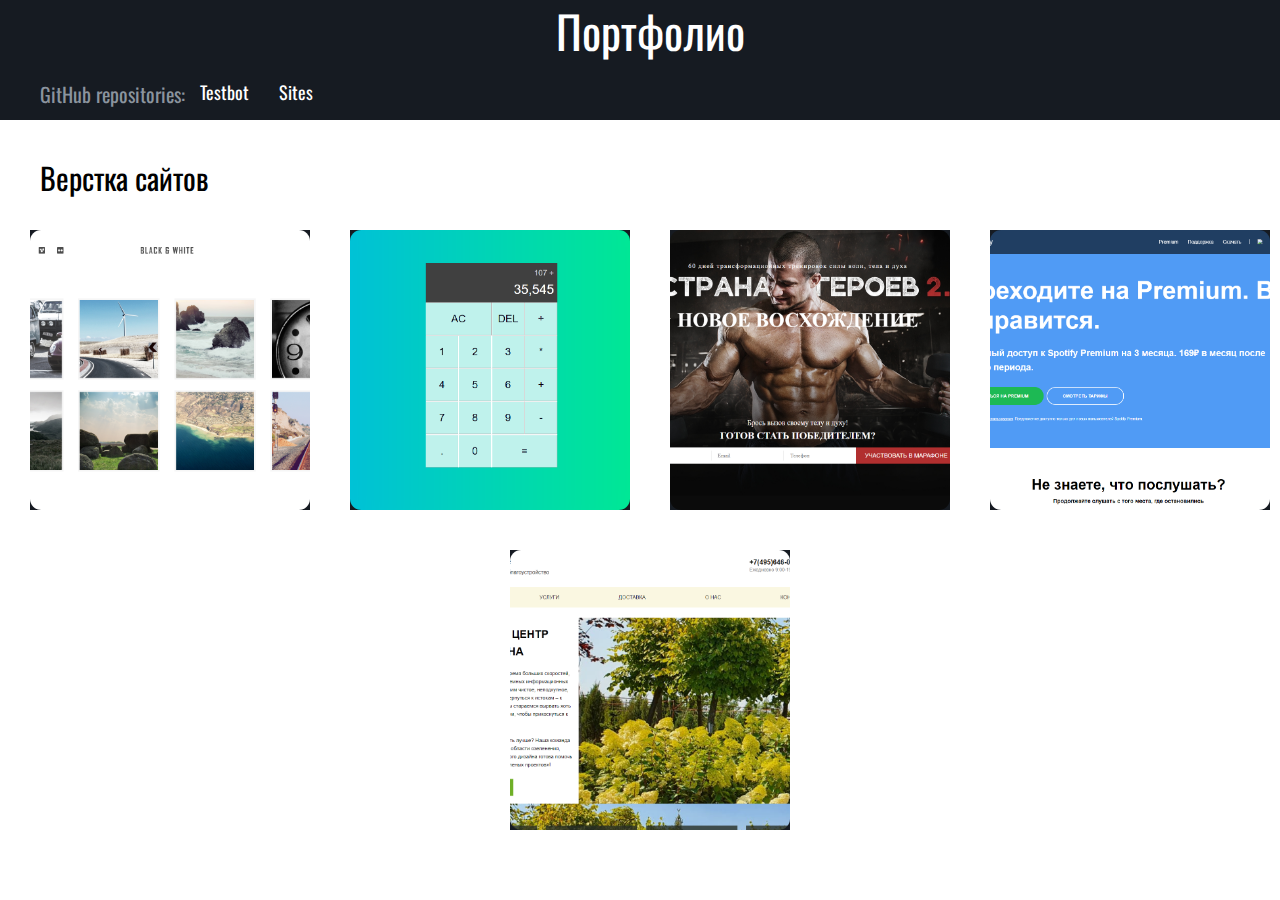
==== commit fcbdbcf7: "ready site" ====
--- a/index.html
+++ b/index.html
@@ -4,6 +4,9 @@
 <head>
     <meta charset="UTF-8">
     <link rel="stylesheet" href="./style.css">
+    <link rel="preconnect" href="https://fonts.googleapis.com">
+    <link rel="preconnect" href="https://fonts.gstatic.com" crossorigin>
+    <link href="https://fonts.googleapis.com/css2?family=Oswald&display=swap" rel="stylesheet">
     <title>Sites</title>
 </head>
 
@@ -29,32 +32,44 @@
             <div class="portfolio">
                 <a class="site" href="./Black & White/">
                     <img src="./image/Black & White.png" alt="" class="site-image">
-                    <div class="site-title">Black & White</div>
-                    <div class="site-description">Верстка страницы</div>
+                    <div class="site-text">
+                        <div class="site-title">Black & White</div>
+                        <div class="site-description">Адаптивная верстка страницы</div>
+
+                    </div>
+
                 </a>
 
                 <a class="site" href="./Calc_site/">
                     <img src="./image/Calc_site.png" alt="" class="site-image">
-                    <div class="site-title">Calc_site</div>
-                    <div class="site-description">Верстка + функционал</div>
+                    <div class="site-text">
+                        <div class="site-title">Calc_site</div>
+                        <div class="site-description">Верстка + функционал</div>
+                    </div>
                 </a>
 
                 <a class="site" href="./Sport_Site/">
                     <img src="./image/Sport_Site.png" alt="" class="site-image">
-                    <div class="site-title">Sport_Site</div>
-                    <div class="site-description">Верстка страницы</div>
+                    <div class="site-text">
+                        <div class="site-title">Sport_Site</div>
+                        <div class="site-description">Верстка страницы</div>
+                    </div>
                 </a>
 
                 <a class="site" href="./Spotify/">
                     <img src="./image/Spotify.png" alt="" class="site-image">
-                    <div class="site-title">Spotify</div>
-                    <div class="site-description">Верстка главной страницы</div>
+                    <div class="site-text">
+                        <div class="site-title">Spotify</div>
+                        <div class="site-description">Адаптивная верстка главной страницы</div>
+                    </div>
                 </a>
 
                 <a class="site" href="http://shavkax5.beget.tech/">
                     <img src="./image/Klinov site.png" alt="" class="site-image">
-                    <div class="site-title">Klinov site</div>
-                    <div class="site-description">(Front-end + Back-end) интернет магазина</div>
+                    <div class="site-text">
+                        <div class="site-title">Klinov site</div>
+                        <div class="site-description">(Front-end + Back-end) интернет магазина</div>
+                    </div>
                 </a>
             </div>
         </div>
--- a/style.css
+++ b/style.css
@@ -1,8 +1,19 @@
 html {
+}
+
+a{
+  color: white;
+}
+
+.site-text{
+  opacity: 0;
+  color: white;
 }
 
 body {
   margin: 0;
+  font-family: 'Oswald', sans-serif;
+
 }
 
 header {
@@ -16,7 +27,7 @@
 }
 
 .header-section {
-  height: 100%;
+  height: 120px;
   display: flex;
   justify-content: center;
   align-content: center;
@@ -29,7 +40,6 @@
   text-decoration: solid;
   width: 100%;
   text-align: center;
-  margin: 10px 0;
 }
 
 .repositories {
@@ -50,7 +60,6 @@
   font-size: 18px;
   text-decoration: solid;
   margin: 0 15px;
-
 }
 .repository:hover {
   color: white;
@@ -76,38 +85,27 @@
 }
 
 .site {
-  width: 270px;
-  height: 285px;
-  margin: 14px 15px;
+  position: relative;
+  width: 280px;
+  height: 280px;
+  margin: 20px 20px;
   background-color: #161b22;
   text-align: center;
   text-decoration: none;
   color: white;
-  border-width: 2px;
-
-  transition-property: background-color;
-  transition-property: border-radius;
-  transition-duration: 1s;
 }
 
 .site:hover {
   background-color: rgba(0, 0, 0, 0.082);
-  color: #161b22;
-  animation-delay: 2s;
   animation-direction: normal;
-  border-radius: 25px;
-  border-color: #161b22;
-  border-width: 2px;
-  border-style: solid;
-  margin: 12px 13px;
-
-  transition-property: background-color;
-  transition-property: border-radius;
-  transition-duration: 0.5s;
 }
 
 .site-image {
-  height: 60%;
+  object-fit: cover;
+  width: 100%;
+  height: 100%;
+  transition-duration: 0.6s;
+  border-radius: 4%;
 }
 
 .site-title {
@@ -116,7 +114,48 @@
 }
 
 .site-description {
-  margin: 15px;
-  text-align: left;
+  padding: 15px;
+  text-align: center;
   font-size: 20px;
 }
+
+.site-text {
+  position: absolute;
+  opacity: 0;
+  top: 0;
+  left: 0;
+  width: 280px;
+  height: 280px;
+  
+
+  transition-duration: 0.6s;
+  border-radius: 4%;
+  display: flex;
+  flex-wrap: wrap;
+  align-content: center;
+  justify-content: center;
+  flex-direction: column;
+}
+
+
+.site:hover .site-text {
+  display: flex;
+  
+
+  top: 0px;
+  left: 0px;
+  width: 280px;
+  height: 280px;
+
+  opacity: 1;
+  color: white;
+  transition-duration: 0.6s;
+  background: rgba(0, 0, 0, 0.8);
+  border-radius: 16%;
+}
+
+
+.site:hover .site-image {
+  border-radius: 16%;
+  transition-duration: 0.8s;
+}
